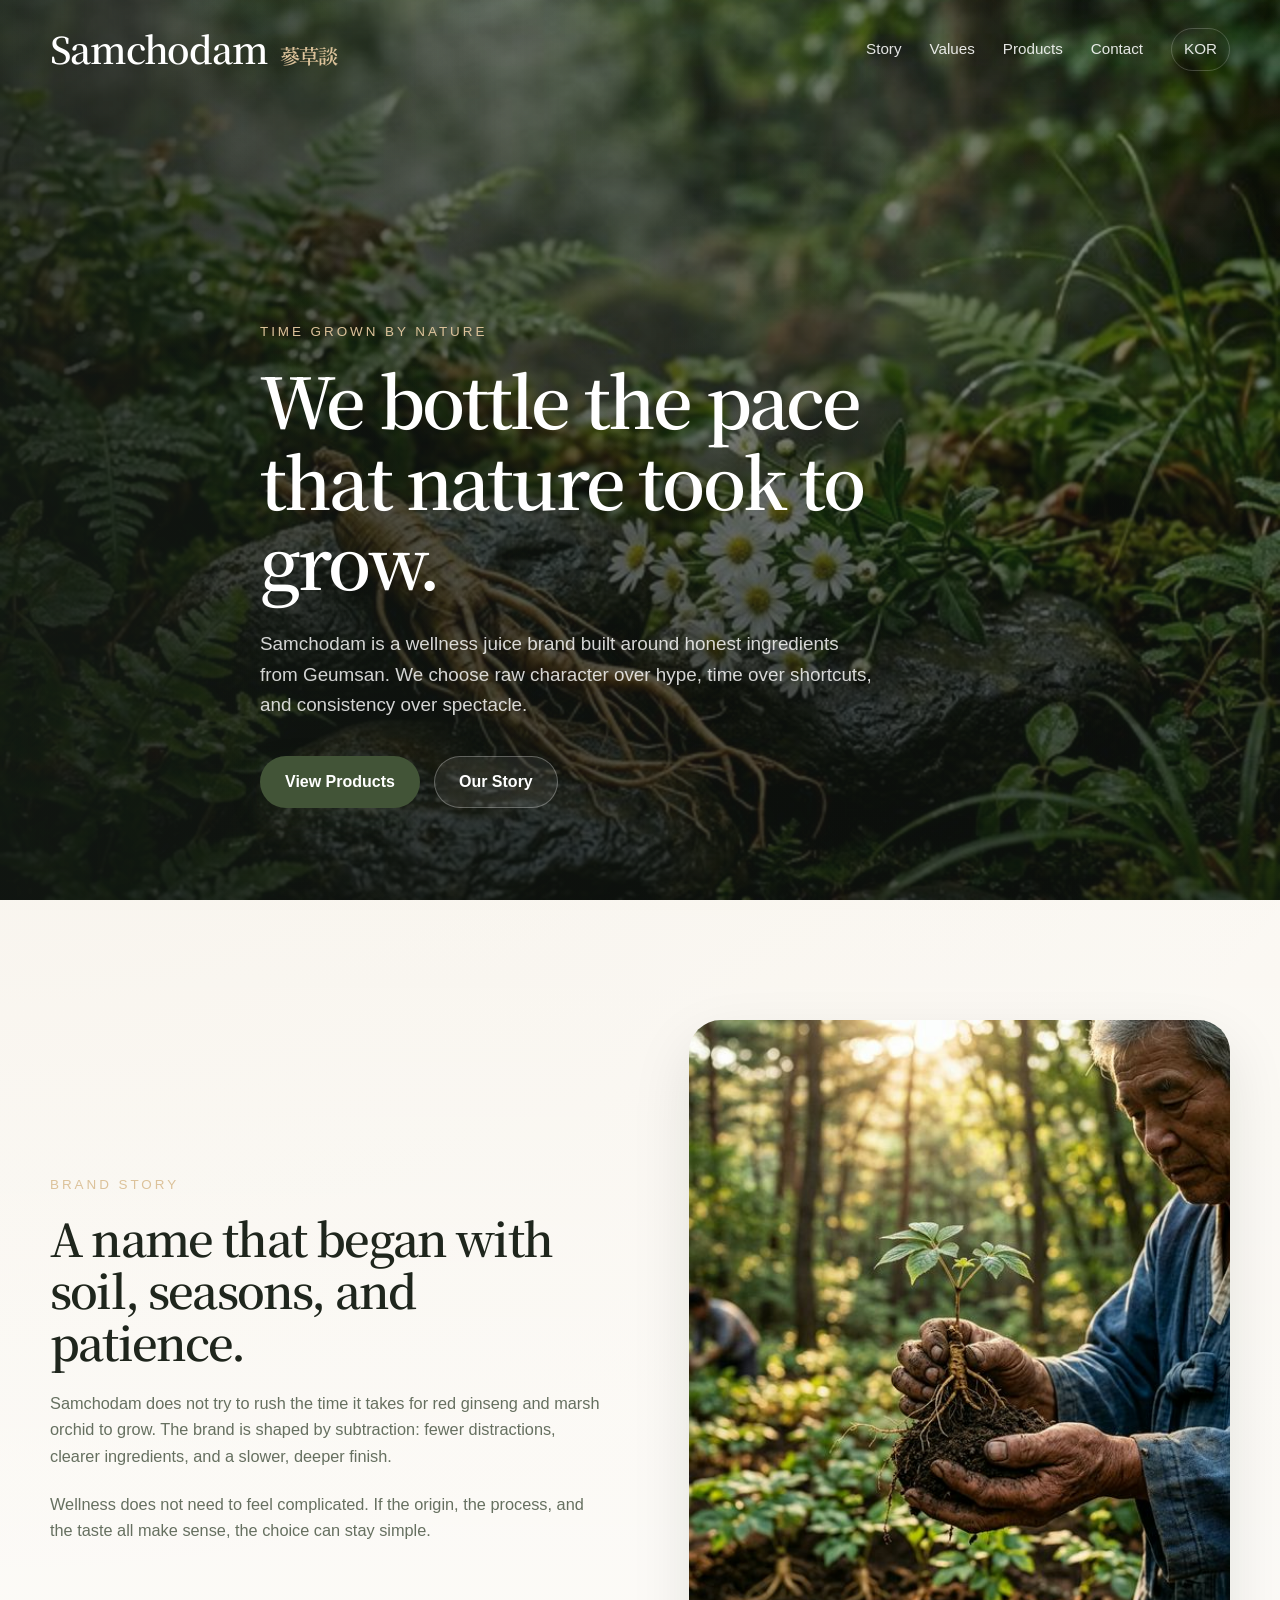
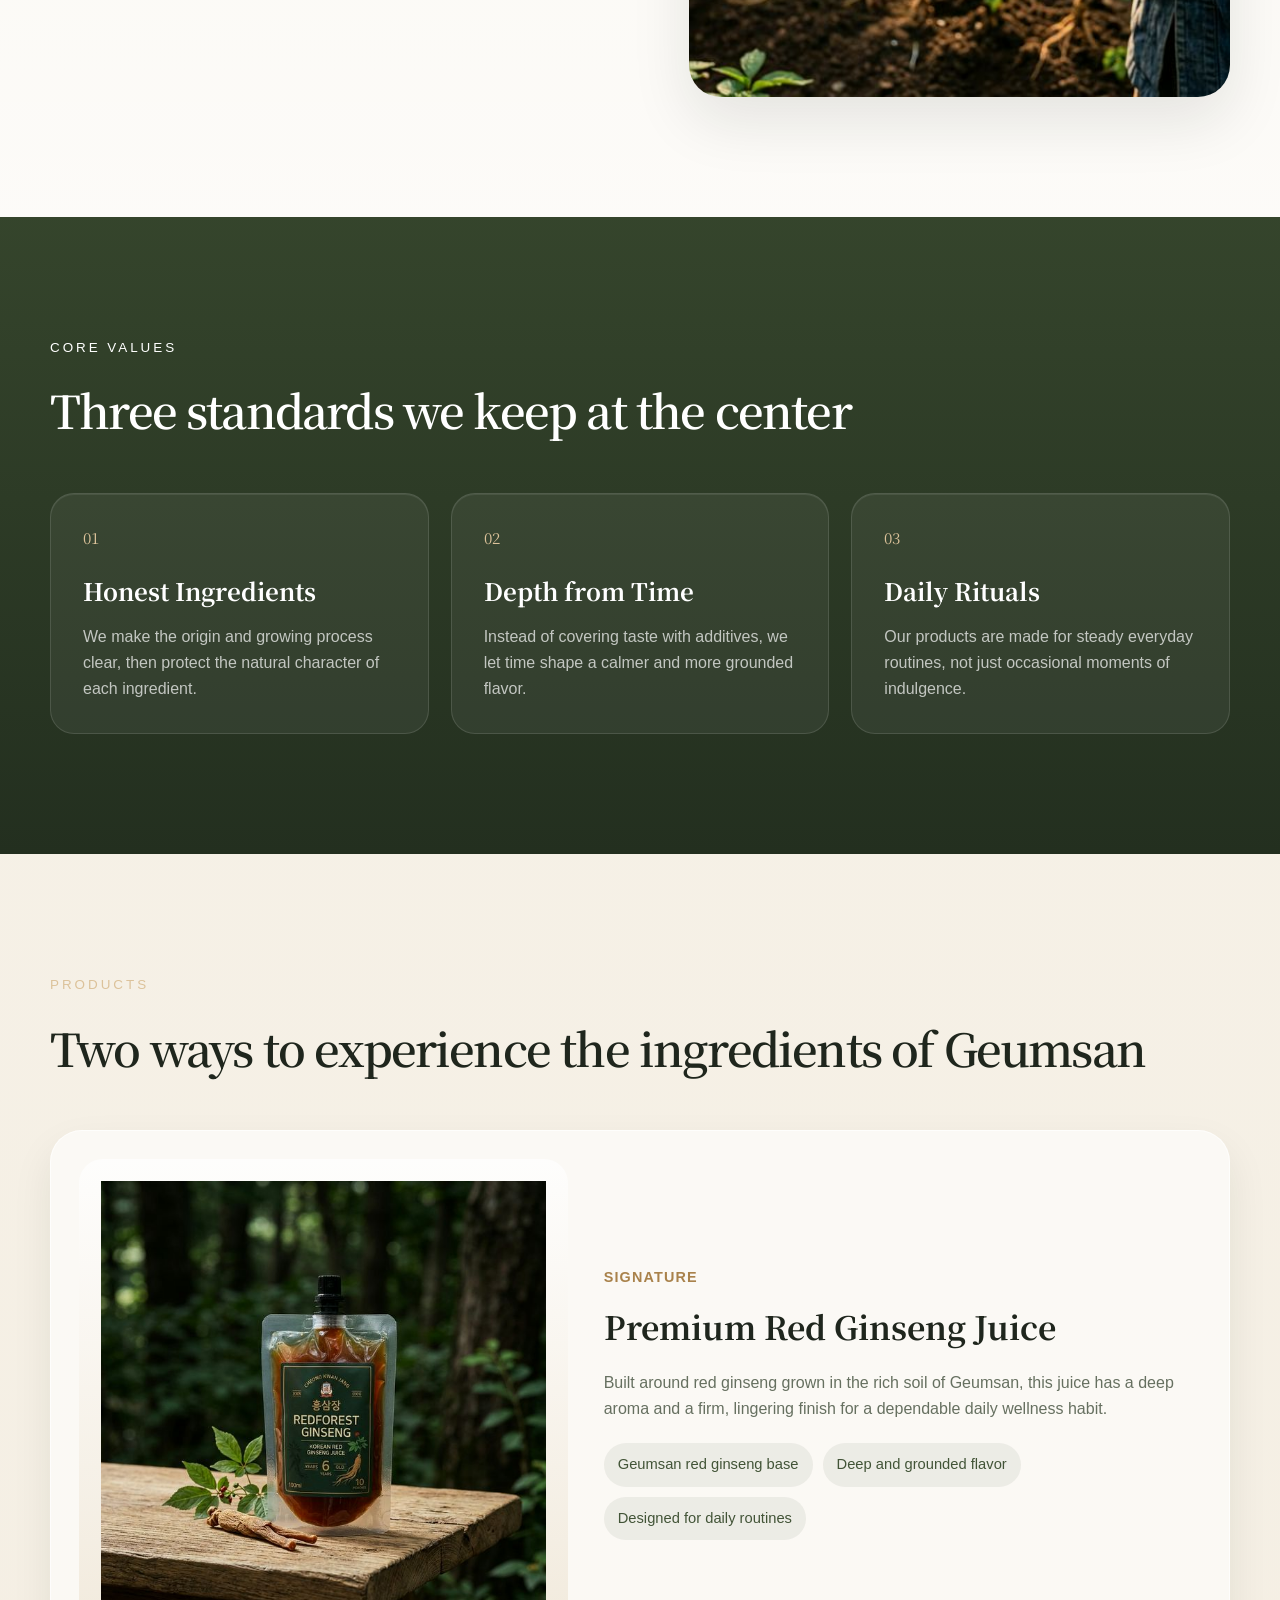
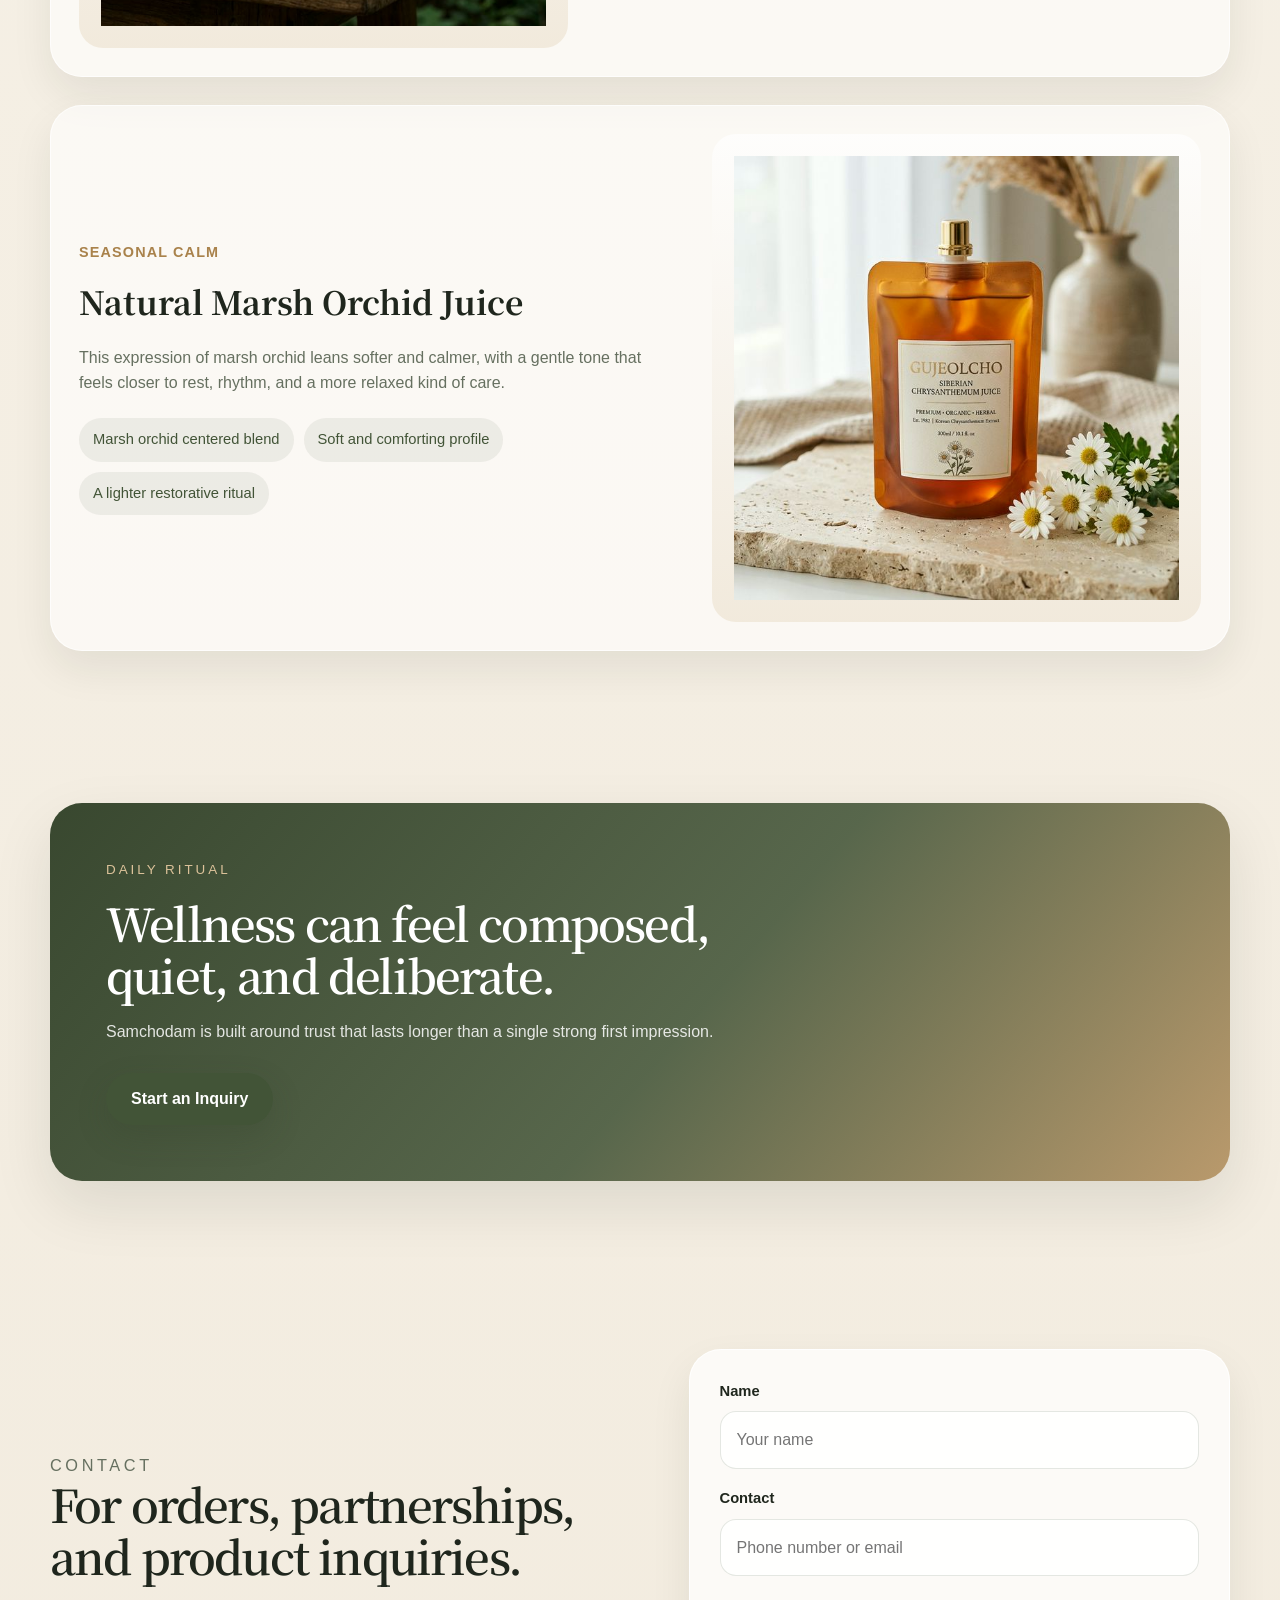
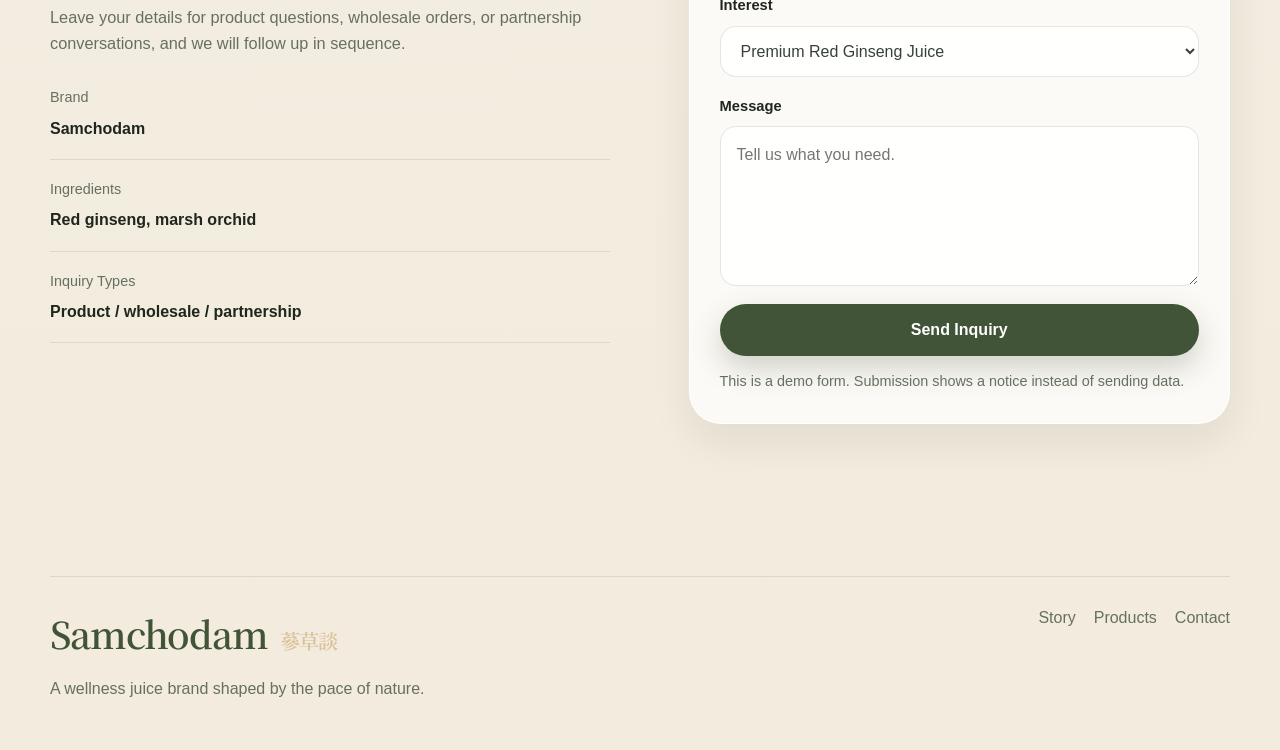
==== index_en.html @ ab0f8fc2 "Rebuild site as static bilingual landing page" ====
<!doctype html>
<html lang="en">
<head>
  <meta charset="UTF-8">
  <meta name="viewport" content="width=device-width, initial-scale=1.0">
  <title>Samchodam | Time Grown by Nature</title>
  <meta name="description" content="Samchodam is a wellness juice brand shaped by the soil and seasons of Geumsan.">
  <link rel="preconnect" href="https://fonts.googleapis.com">
  <link rel="preconnect" href="https://fonts.gstatic.com" crossorigin>
  <link href="https://fonts.googleapis.com/css2?family=Noto+Serif+KR:wght@400;500;600;700&family=Pretendard:wght@400;500;600;700&display=swap" rel="stylesheet">
  <link rel="stylesheet" href="style.css">
</head>
<body>
  <header class="site-header" id="top">
    <div class="container site-header__inner">
      <a class="brand-mark" href="#top">Samchodam <span>蔘草談</span></a>
      <button class="menu-toggle" type="button" aria-expanded="false" aria-controls="primary-nav">
        <span class="sr-only">Open navigation</span>
        <span></span>
        <span></span>
        <span></span>
      </button>
      <nav class="site-nav" id="primary-nav">
        <a href="#story">Story</a>
        <a href="#values">Values</a>
        <a href="#products">Products</a>
        <a href="#contact">Contact</a>
        <a class="site-nav__lang" href="index.html" hreflang="ko">KOR</a>
      </nav>
    </div>
  </header>

  <main>
    <section class="hero">
      <div class="hero__media" aria-hidden="true"></div>
      <div class="hero__shade" aria-hidden="true"></div>
      <div class="container hero__content fade-up">
        <p class="eyebrow">Time Grown by Nature</p>
        <h1>We bottle the pace<br>that nature took to grow.</h1>
        <p class="hero__body">
          Samchodam is a wellness juice brand built around honest ingredients from Geumsan.
          We choose raw character over hype, time over shortcuts, and consistency over spectacle.
        </p>
        <div class="hero__actions">
          <a class="btn btn--primary" href="#products">View Products</a>
          <a class="btn btn--ghost" href="#story">Our Story</a>
        </div>
      </div>
    </section>

    <section class="section section--story" id="story">
      <div class="container story-grid">
        <div class="story-grid__copy fade-up">
          <p class="eyebrow">Brand Story</p>
          <h2>A name that began with soil, seasons, and patience.</h2>
          <p>
            Samchodam does not try to rush the time it takes for red ginseng and marsh orchid to grow.
            The brand is shaped by subtraction: fewer distractions, clearer ingredients, and a slower, deeper finish.
          </p>
          <p>
            Wellness does not need to feel complicated. If the origin, the process, and the taste all make sense,
            the choice can stay simple.
          </p>
        </div>
        <figure class="story-grid__visual fade-in">
          <img src="assets/images/brand-story.png" alt="Samchodam brand story visual">
        </figure>
      </div>
    </section>

    <section class="section section--values" id="values">
      <div class="container">
        <div class="section-heading fade-up">
          <p class="eyebrow">Core Values</p>
          <h2>Three standards we keep at the center</h2>
        </div>
        <div class="value-list">
          <article class="value-card fade-up">
            <span class="value-card__index">01</span>
            <h3>Honest Ingredients</h3>
            <p>We make the origin and growing process clear, then protect the natural character of each ingredient.</p>
          </article>
          <article class="value-card fade-up">
            <span class="value-card__index">02</span>
            <h3>Depth from Time</h3>
            <p>Instead of covering taste with additives, we let time shape a calmer and more grounded flavor.</p>
          </article>
          <article class="value-card fade-up">
            <span class="value-card__index">03</span>
            <h3>Daily Rituals</h3>
            <p>Our products are made for steady everyday routines, not just occasional moments of indulgence.</p>
          </article>
        </div>
      </div>
    </section>

    <section class="section section--products" id="products">
      <div class="container">
        <div class="section-heading fade-up">
          <p class="eyebrow">Products</p>
          <h2>Two ways to experience the ingredients of Geumsan</h2>
        </div>
        <div class="product-list">
          <article class="product-card fade-up">
            <div class="product-card__image">
              <img src="assets/product_red_ginseng.png" alt="Premium Red Ginseng Juice">
            </div>
            <div class="product-card__body">
              <p class="product-card__tag">Signature</p>
              <h3>Premium Red Ginseng Juice</h3>
              <p>
                Built around red ginseng grown in the rich soil of Geumsan, this juice has a deep aroma
                and a firm, lingering finish for a dependable daily wellness habit.
              </p>
              <ul class="meta-list">
                <li>Geumsan red ginseng base</li>
                <li>Deep and grounded flavor</li>
                <li>Designed for daily routines</li>
              </ul>
            </div>
          </article>
          <article class="product-card product-card--reverse fade-up">
            <div class="product-card__image">
              <img src="assets/product_gujeolcho.png" alt="Natural Marsh Orchid Juice">
            </div>
            <div class="product-card__body">
              <p class="product-card__tag">Seasonal Calm</p>
              <h3>Natural Marsh Orchid Juice</h3>
              <p>
                This expression of marsh orchid leans softer and calmer, with a gentle tone that feels
                closer to rest, rhythm, and a more relaxed kind of care.
              </p>
              <ul class="meta-list">
                <li>Marsh orchid centered blend</li>
                <li>Soft and comforting profile</li>
                <li>A lighter restorative ritual</li>
              </ul>
            </div>
          </article>
        </div>
      </div>
    </section>

    <section class="section section--cta">
      <div class="container cta-panel fade-up">
        <p class="eyebrow">Daily Ritual</p>
        <h2>Wellness can feel composed,<br>quiet, and deliberate.</h2>
        <p>Samchodam is built around trust that lasts longer than a single strong first impression.</p>
        <a class="btn btn--primary" href="#contact">Start an Inquiry</a>
      </div>
    </section>

    <section class="section section--contact" id="contact">
      <div class="container contact-grid">
        <div class="contact-copy fade-up">
          <p class="eyebrow">Contact</p>
          <h2>For orders, partnerships, and product inquiries.</h2>
          <p>
            Leave your details for product questions, wholesale orders, or partnership conversations,
            and we will follow up in sequence.
          </p>
          <dl class="contact-facts">
            <div>
              <dt>Brand</dt>
              <dd>Samchodam</dd>
            </div>
            <div>
              <dt>Ingredients</dt>
              <dd>Red ginseng, marsh orchid</dd>
            </div>
            <div>
              <dt>Inquiry Types</dt>
              <dd>Product / wholesale / partnership</dd>
            </div>
          </dl>
        </div>
        <form class="contact-form fade-up">
          <label>
            <span>Name</span>
            <input type="text" name="name" placeholder="Your name">
          </label>
          <label>
            <span>Contact</span>
            <input type="text" name="contact" placeholder="Phone number or email">
          </label>
          <label>
            <span>Interest</span>
            <select name="product">
              <option>Premium Red Ginseng Juice</option>
              <option>Natural Marsh Orchid Juice</option>
              <option>Both products</option>
              <option>Other inquiry</option>
            </select>
          </label>
          <label>
            <span>Message</span>
            <textarea name="message" rows="5" placeholder="Tell us what you need."></textarea>
          </label>
          <button class="btn btn--primary" type="submit">Send Inquiry</button>
          <p class="form-note">This is a demo form. Submission shows a notice instead of sending data.</p>
        </form>
      </div>
    </section>
  </main>

  <footer class="site-footer">
    <div class="container site-footer__inner">
      <div>
        <a class="brand-mark brand-mark--footer" href="#top">Samchodam <span>蔘草談</span></a>
        <p class="site-footer__copy">A wellness juice brand shaped by the pace of nature.</p>
      </div>
      <div class="site-footer__links">
        <a href="#story">Story</a>
        <a href="#products">Products</a>
        <a href="#contact">Contact</a>
      </div>
    </div>
  </footer>

  <script defer src="script.js"></script>
</body>
</html>
---- style.css ----
:root {
    --color-ink: #1f261d;
    --color-text: #384136;
    --color-muted: #667060;
    --color-line: rgba(50, 67, 52, 0.12);
    --color-paper: #f6f1e7;
    --color-paper-strong: #efe6d6;
    --color-surface: rgba(255, 255, 255, 0.78);
    --color-brand: #425437;
    --color-brand-strong: #314128;
    --color-accent: #a9824b;
    --color-accent-soft: #dcc29a;
    --shadow-soft: 0 18px 40px rgba(28, 37, 29, 0.08);
    --shadow-card: 0 24px 60px rgba(23, 30, 24, 0.1);
    --radius-xl: 32px;
    --radius-lg: 24px;
    --radius-md: 18px;
    --container: 1180px;
}

*,
*::before,
*::after {
    box-sizing: border-box;
}

html {
    scroll-behavior: smooth;
}

body {
    margin: 0;
    font-family: "Pretendard", sans-serif;
    color: var(--color-text);
    background:
        radial-gradient(circle at top left, rgba(169, 130, 75, 0.12), transparent 28%),
        linear-gradient(180deg, #f8f3e9 0%, #f6f1e7 38%, #f2ebde 100%);
    line-height: 1.6;
}

img {
    display: block;
    width: 100%;
}

a {
    color: inherit;
    text-decoration: none;
}

button,
input,
select,
textarea {
    font: inherit;
}

.sr-only {
    position: absolute;
    width: 1px;
    height: 1px;
    padding: 0;
    margin: -1px;
    overflow: hidden;
    clip: rect(0, 0, 0, 0);
    white-space: nowrap;
    border: 0;
}

.container {
    width: min(calc(100% - 40px), var(--container));
    margin: 0 auto;
}

.site-header {
    position: fixed;
    inset: 0 0 auto;
    z-index: 20;
    padding: 20px 0;
    transition: background-color 0.3s ease, box-shadow 0.3s ease, padding 0.3s ease;
}

.site-header.is-scrolled {
    background: rgba(246, 241, 231, 0.82);
    backdrop-filter: blur(18px);
    box-shadow: 0 10px 30px rgba(26, 36, 29, 0.07);
    padding: 14px 0;
}

.site-header__inner {
    display: flex;
    align-items: center;
    justify-content: space-between;
    gap: 24px;
}

.brand-mark {
    font-family: "Noto Serif KR", serif;
    font-size: clamp(1.5rem, 1rem + 1.8vw, 2.3rem);
    font-weight: 600;
    color: #fff;
    letter-spacing: -0.03em;
    position: relative;
    z-index: 1;
}

.brand-mark span {
    color: var(--color-accent-soft);
    font-size: 0.55em;
    margin-left: 0.2em;
}

.site-header.is-scrolled .brand-mark,
.brand-mark--footer {
    color: var(--color-brand);
}

.site-nav {
    display: flex;
    align-items: center;
    gap: 28px;
    color: rgba(255, 255, 255, 0.88);
    font-size: 0.95rem;
}

.site-nav a {
    position: relative;
    transition: color 0.2s ease;
}

.site-nav a::after {
    content: "";
    position: absolute;
    left: 0;
    bottom: -6px;
    width: 100%;
    height: 1px;
    background: currentColor;
    transform: scaleX(0);
    transform-origin: left;
    transition: transform 0.25s ease;
}

.site-nav a:hover::after,
.site-nav a:focus-visible::after {
    transform: scaleX(1);
}

.site-header.is-scrolled .site-nav {
    color: var(--color-text);
}

.site-nav__lang {
    display: inline-flex;
    align-items: center;
    justify-content: center;
    min-width: 54px;
    padding: 8px 12px;
    border: 1px solid rgba(255, 255, 255, 0.2);
    border-radius: 999px;
}

.site-header.is-scrolled .site-nav__lang {
    border-color: var(--color-line);
}

.menu-toggle {
    display: none;
    width: 48px;
    height: 48px;
    padding: 0;
    border: 0;
    background: rgba(255, 255, 255, 0.16);
    border-radius: 16px;
    cursor: pointer;
}

.menu-toggle span:not(.sr-only) {
    display: block;
    width: 22px;
    height: 2px;
    margin: 4px auto;
    background: #fff;
    transition: transform 0.2s ease, opacity 0.2s ease;
}

.site-header.is-scrolled .menu-toggle {
    background: rgba(66, 84, 55, 0.08);
}

.site-header.is-scrolled .menu-toggle span:not(.sr-only) {
    background: var(--color-brand);
}

.hero {
    position: relative;
    min-height: 100svh;
    display: grid;
    align-items: end;
    overflow: clip;
}

.hero__media,
.hero__shade {
    position: absolute;
    inset: 0;
}

.hero__media {
    background: url("assets/images/hero.png") center/cover no-repeat;
    transform: scale(1.06);
    animation: heroDrift 18s ease-out forwards;
}

.hero__shade {
    background:
        linear-gradient(180deg, rgba(16, 20, 16, 0.18) 0%, rgba(16, 20, 16, 0.48) 46%, rgba(16, 20, 16, 0.68) 100%),
        linear-gradient(90deg, rgba(23, 31, 24, 0.75) 0%, rgba(23, 31, 24, 0.2) 58%, rgba(23, 31, 24, 0.12) 100%);
}

.hero__content {
    position: relative;
    z-index: 1;
    padding: 180px 0 92px;
    max-width: 760px;
    color: #fff;
}

.eyebrow {
    margin: 0 0 16px;
    font-size: 0.84rem;
    letter-spacing: 0.22em;
    text-transform: uppercase;
    color: var(--color-accent-soft);
}

.hero h1,
.section-heading h2,
.story-grid__copy h2,
.cta-panel h2,
.contact-copy h2 {
    margin: 0;
    font-family: "Noto Serif KR", serif;
    font-weight: 600;
    line-height: 1.15;
    letter-spacing: -0.04em;
    color: var(--color-ink);
}

.hero h1 {
    color: #fff;
    font-size: clamp(2.8rem, 2rem + 3vw, 5.4rem);
}

.hero__body {
    max-width: 620px;
    margin: 28px 0 0;
    font-size: clamp(1rem, 0.9rem + 0.45vw, 1.18rem);
    color: rgba(255, 255, 255, 0.82);
}

.hero__actions {
    display: flex;
    flex-wrap: wrap;
    gap: 14px;
    margin-top: 36px;
}

.btn {
    display: inline-flex;
    align-items: center;
    justify-content: center;
    min-height: 52px;
    padding: 0 24px;
    border-radius: 999px;
    border: 1px solid transparent;
    font-weight: 600;
    transition: transform 0.2s ease, background-color 0.2s ease, border-color 0.2s ease, color 0.2s ease;
}

.btn:hover,
.btn:focus-visible {
    transform: translateY(-2px);
}

.btn--primary {
    background: var(--color-brand);
    color: #fff;
    box-shadow: 0 12px 30px rgba(49, 65, 40, 0.22);
}

.btn--primary:hover,
.btn--primary:focus-visible {
    background: var(--color-brand-strong);
}

.btn--ghost {
    color: #fff;
    border-color: rgba(255, 255, 255, 0.28);
    background: rgba(255, 255, 255, 0.08);
}

.section {
    padding: 120px 0;
}

.section-heading {
    display: grid;
    gap: 10px;
    margin-bottom: 56px;
}

.section-heading h2,
.story-grid__copy h2,
.cta-panel h2,
.contact-copy h2 {
    font-size: clamp(2rem, 1.4rem + 1.8vw, 3.4rem);
}

.section--story {
    background: linear-gradient(180deg, rgba(255, 255, 255, 0.48) 0%, rgba(255, 255, 255, 0.7) 100%);
}

.story-grid,
.contact-grid {
    display: grid;
    grid-template-columns: 1.05fr 0.95fr;
    gap: 40px;
    align-items: center;
}

.story-grid__copy,
.contact-copy {
    max-width: 560px;
}

.story-grid__copy p:not(.eyebrow),
.contact-copy p {
    margin: 22px 0 0;
    color: var(--color-muted);
    font-size: 1.02rem;
}

.story-grid__visual {
    margin: 0;
    border-radius: var(--radius-xl);
    overflow: hidden;
    box-shadow: var(--shadow-card);
    aspect-ratio: 4 / 5;
}

.story-grid__visual img {
    height: 100%;
    object-fit: cover;
}

.section--values {
    background:
        linear-gradient(180deg, rgba(49, 65, 40, 0.98) 0%, rgba(35, 47, 31, 1) 100%);
}

.section--values .eyebrow,
.section--values .section-heading h2 {
    color: #fff;
}

.value-list {
    display: grid;
    grid-template-columns: repeat(3, minmax(0, 1fr));
    gap: 22px;
}

.value-card {
    padding: 32px;
    border-radius: var(--radius-lg);
    background: rgba(255, 255, 255, 0.06);
    border: 1px solid rgba(255, 255, 255, 0.12);
    box-shadow: inset 0 1px 0 rgba(255, 255, 255, 0.08);
}

.value-card__index {
    display: inline-flex;
    margin-bottom: 22px;
    font-family: "Noto Serif KR", serif;
    font-size: 0.95rem;
    color: var(--color-accent-soft);
}

.value-card h3 {
    margin: 0 0 14px;
    color: #fff;
    font-family: "Noto Serif KR", serif;
    font-size: 1.5rem;
}

.value-card p {
    margin: 0;
    color: rgba(255, 255, 255, 0.7);
}

.product-list {
    display: grid;
    gap: 28px;
}

.product-card {
    display: grid;
    grid-template-columns: 0.9fr 1.1fr;
    gap: 36px;
    align-items: center;
    padding: 28px;
    border-radius: var(--radius-xl);
    background: rgba(255, 255, 255, 0.6);
    border: 1px solid rgba(255, 255, 255, 0.7);
    box-shadow: var(--shadow-soft);
}

.product-card--reverse {
    grid-template-columns: 1.1fr 0.9fr;
}

.product-card--reverse .product-card__image {
    order: 2;
}

.product-card__image {
    padding: 22px;
    border-radius: calc(var(--radius-xl) - 8px);
    background: linear-gradient(180deg, rgba(255, 255, 255, 0.7) 0%, rgba(239, 230, 214, 0.8) 100%);
}

.product-card__image img {
    object-fit: contain;
    aspect-ratio: 1 / 1;
}

.product-card__tag {
    margin: 0 0 12px;
    color: var(--color-accent);
    font-size: 0.9rem;
    font-weight: 700;
    letter-spacing: 0.08em;
    text-transform: uppercase;
}

.product-card__body h3 {
    margin: 0;
    font-family: "Noto Serif KR", serif;
    font-size: 2rem;
    color: var(--color-ink);
}

.product-card__body p:not(.product-card__tag) {
    margin: 18px 0 0;
    color: var(--color-muted);
}

.meta-list {
    display: flex;
    flex-wrap: wrap;
    gap: 10px;
    padding: 0;
    margin: 22px 0 0;
    list-style: none;
}

.meta-list li {
    padding: 10px 14px;
    border-radius: 999px;
    background: rgba(66, 84, 55, 0.08);
    color: var(--color-brand);
    font-size: 0.92rem;
    font-weight: 500;
}

.section--cta {
    padding-top: 32px;
}

.cta-panel {
    padding: 56px;
    border-radius: var(--radius-xl);
    background:
        linear-gradient(130deg, rgba(49, 65, 40, 0.96) 0%, rgba(66, 84, 55, 0.88) 55%, rgba(169, 130, 75, 0.78) 100%);
    color: rgba(255, 255, 255, 0.85);
    box-shadow: var(--shadow-card);
}

.cta-panel h2 {
    color: #fff;
}

.cta-panel p:not(.eyebrow) {
    max-width: 620px;
    margin: 18px 0 28px;
}

.section--contact {
    padding-top: 48px;
}

.contact-facts {
    display: grid;
    gap: 18px;
    margin: 30px 0 0;
}

.contact-facts div {
    padding-bottom: 18px;
    border-bottom: 1px solid var(--color-line);
}

.contact-facts dt {
    margin-bottom: 6px;
    color: var(--color-muted);
    font-size: 0.9rem;
}

.contact-facts dd {
    margin: 0;
    color: var(--color-ink);
    font-weight: 600;
}

.contact-form {
    display: grid;
    gap: 18px;
    padding: 30px;
    border-radius: var(--radius-xl);
    background: rgba(255, 255, 255, 0.72);
    border: 1px solid rgba(255, 255, 255, 0.9);
    box-shadow: var(--shadow-soft);
}

.contact-form label {
    display: grid;
    gap: 8px;
}

.contact-form span {
    color: var(--color-ink);
    font-size: 0.92rem;
    font-weight: 600;
}

.contact-form input,
.contact-form select,
.contact-form textarea {
    width: 100%;
    border: 1px solid rgba(66, 84, 55, 0.14);
    border-radius: 16px;
    background: rgba(255, 255, 255, 0.88);
    padding: 15px 16px;
    color: var(--color-text);
    outline: none;
    transition: border-color 0.2s ease, box-shadow 0.2s ease;
}

.contact-form input:focus,
.contact-form select:focus,
.contact-form textarea:focus {
    border-color: rgba(66, 84, 55, 0.48);
    box-shadow: 0 0 0 4px rgba(66, 84, 55, 0.08);
}

.form-note {
    margin: -4px 0 0;
    color: var(--color-muted);
    font-size: 0.9rem;
}

.site-footer {
    padding: 32px 0 48px;
}

.site-footer__inner {
    display: flex;
    justify-content: space-between;
    gap: 24px;
    padding-top: 28px;
    border-top: 1px solid var(--color-line);
}

.site-footer__copy {
    margin: 12px 0 0;
    color: var(--color-muted);
}

.site-footer__links {
    display: flex;
    flex-wrap: wrap;
    justify-content: flex-end;
    gap: 18px;
    color: var(--color-muted);
}

.fade-up,
.fade-in {
    opacity: 0;
    transform: translateY(28px);
    transition: opacity 0.8s ease, transform 0.8s ease;
}

.fade-in {
    transform: scale(0.97);
}

.in-view {
    opacity: 1;
    transform: none;
}

body.menu-open {
    overflow: hidden;
}

@keyframes heroDrift {
    from {
        transform: scale(1.08);
    }
    to {
        transform: scale(1);
    }
}

@media (max-width: 960px) {
    .menu-toggle {
        display: inline-block;
        position: relative;
        z-index: 2;
    }

    .site-nav {
        position: fixed;
        inset: 88px 20px auto;
        display: grid;
        gap: 14px;
        padding: 20px;
        border-radius: 24px;
        background: rgba(246, 241, 231, 0.96);
        color: var(--color-text);
        box-shadow: var(--shadow-card);
        opacity: 0;
        pointer-events: none;
        transform: translateY(-10px);
        transition: opacity 0.2s ease, transform 0.2s ease;
    }

    .site-nav.is-open {
        opacity: 1;
        pointer-events: auto;
        transform: translateY(0);
    }

    .site-nav__lang {
        justify-self: start;
        border-color: var(--color-line);
    }

    .story-grid,
    .contact-grid,
    .product-card,
    .product-card--reverse,
    .value-list {
        grid-template-columns: 1fr;
    }

    .product-card--reverse .product-card__image {
        order: 0;
    }

    .cta-panel,
    .contact-form,
    .product-card,
    .value-card {
        padding: 24px;
    }
}

@media (max-width: 640px) {
    .container {
        width: min(calc(100% - 28px), var(--container));
    }

    .site-header {
        padding: 16px 0;
    }

    .hero__content {
        padding: 152px 0 72px;
    }

    .hero__actions,
    .site-footer__inner,
    .site-footer__links {
        flex-direction: column;
        align-items: flex-start;
    }

    .section {
        padding: 96px 0;
    }
}
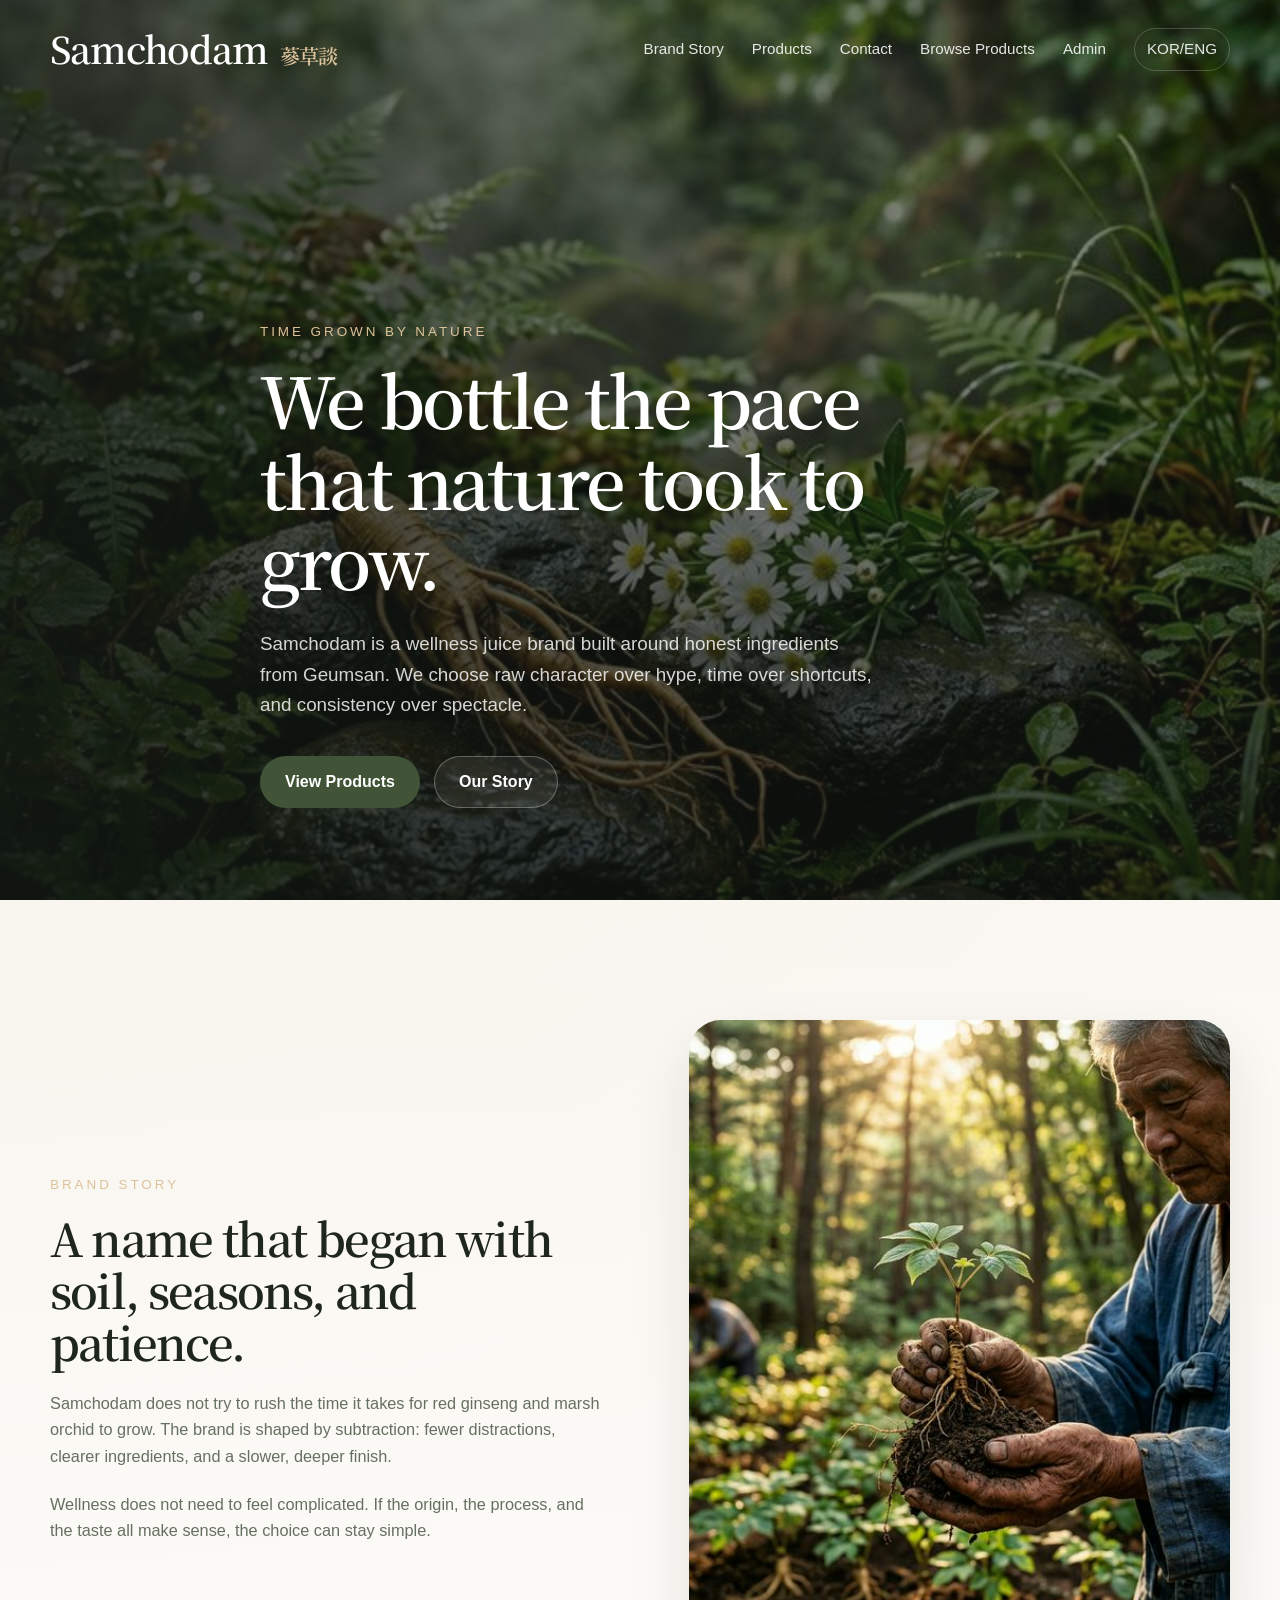
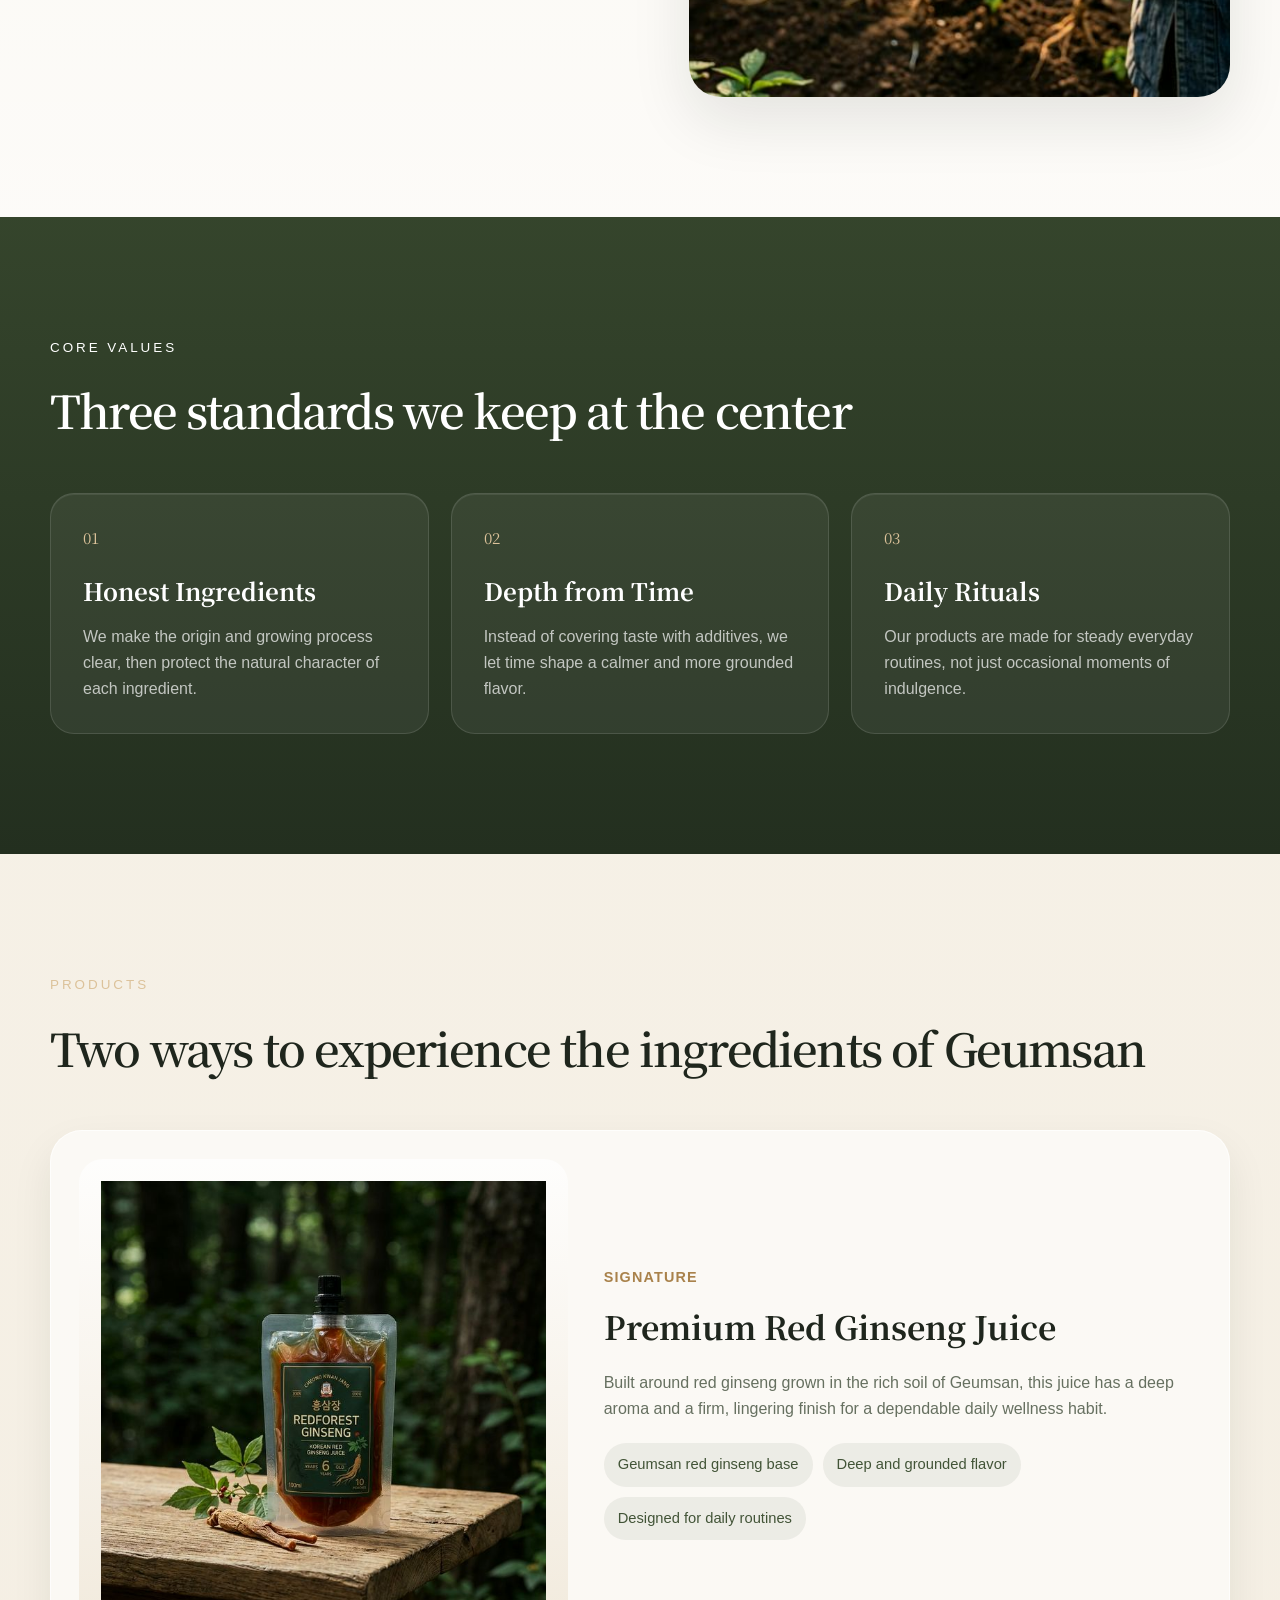
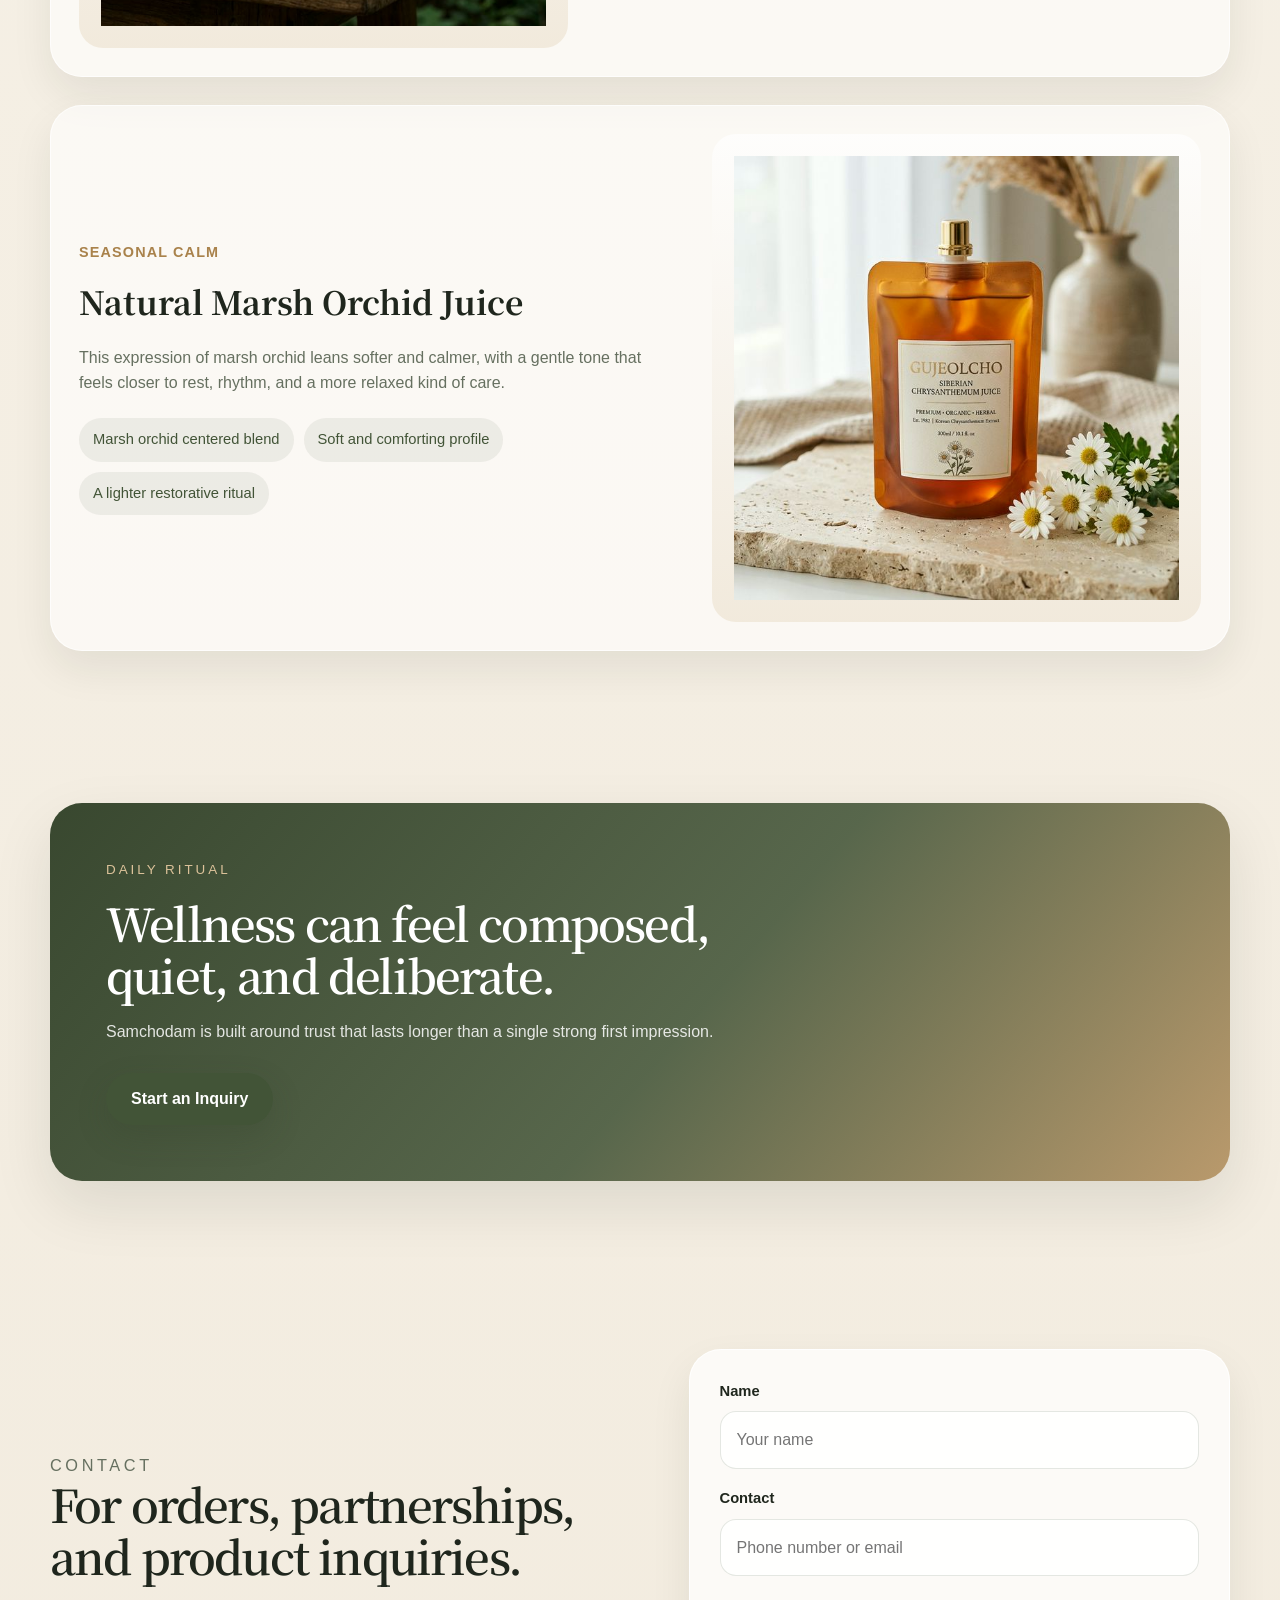
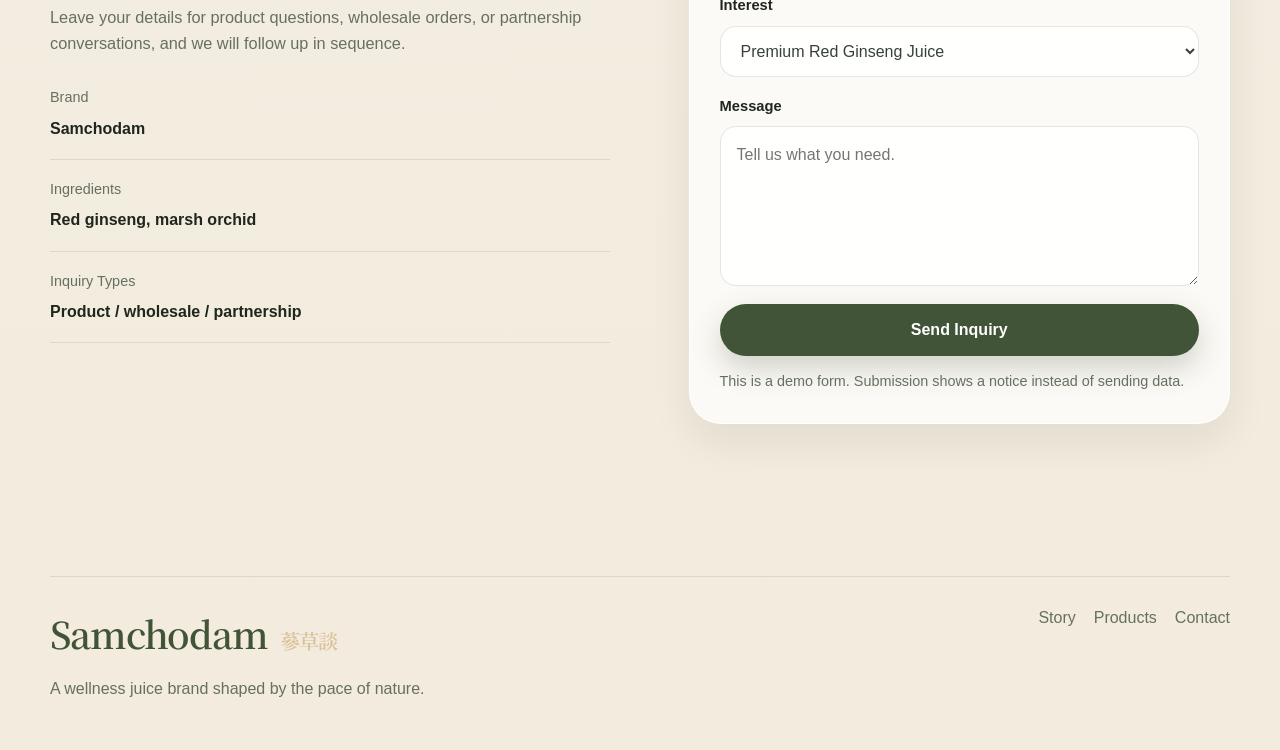
==== commit b8d65660: "Update top navigation structure" ====
--- a/index_en.html
+++ b/index_en.html
@@ -21,11 +21,29 @@
         <span></span>
       </button>
       <nav class="site-nav" id="primary-nav">
-        <a href="#story">Story</a>
-        <a href="#values">Values</a>
-        <a href="#products">Products</a>
-        <a href="#contact">Contact</a>
-        <a class="site-nav__lang" href="index.html" hreflang="ko">KOR</a>
+        <div class="site-nav__group">
+          <a href="#story" class="site-nav__parent">Brand Story</a>
+          <div class="site-nav__submenu">
+            <a href="#story">Story</a>
+            <a href="#values">Values</a>
+          </div>
+        </div>
+        <div class="site-nav__group">
+          <a href="#products" class="site-nav__parent">Products</a>
+          <div class="site-nav__submenu">
+            <a href="#products">Red Ginseng Juice</a>
+            <a href="#products">Gujeolcho Juice</a>
+          </div>
+        </div>
+        <div class="site-nav__group">
+          <a href="#contact" class="site-nav__parent">Contact</a>
+          <div class="site-nav__submenu">
+            <a href="#contact">Customer Center</a>
+          </div>
+        </div>
+        <a href="#products">Browse Products</a>
+        <button class="site-nav__admin" type="button" data-admin-open>Admin</button>
+        <a class="site-nav__lang" href="index.html" hreflang="ko">KOR/ENG</a>
       </nav>
     </div>
   </header>
--- a/style.css
+++ b/style.css
@@ -701,3 +701,459 @@
         padding: 96px 0;
     }
 }
+
+.site-nav__admin,
+.footer-admin-link {
+    border: 0;
+    background: transparent;
+    color: inherit;
+    cursor: pointer;
+    padding: 0;
+}
+
+.site-nav__admin {
+    font-size: 0.95rem;
+}
+
+.contact-grid--wide {
+    grid-template-columns: 0.92fr 1.08fr;
+}
+
+.contact-copy code,
+.admin-login__hint code {
+    padding: 2px 8px;
+    border-radius: 999px;
+    background: rgba(66, 84, 55, 0.08);
+    color: var(--color-brand);
+    font-size: 0.92em;
+}
+
+.contact-copy__admin {
+    margin-top: 24px;
+}
+
+.btn--secondary,
+.btn--ghost-dark {
+    background: transparent;
+    color: var(--color-brand);
+    border-color: rgba(66, 84, 55, 0.18);
+}
+
+.btn--secondary:hover,
+.btn--ghost-dark:hover,
+.btn--secondary:focus-visible,
+.btn--ghost-dark:focus-visible {
+    background: rgba(66, 84, 55, 0.08);
+}
+
+.form-grid {
+    display: grid;
+    grid-template-columns: repeat(2, minmax(0, 1fr));
+    gap: 18px;
+}
+
+.form-feedback {
+    min-height: 24px;
+    margin: 0;
+    color: var(--color-brand);
+    font-weight: 600;
+}
+
+.admin-modal {
+    position: fixed;
+    inset: 0;
+    z-index: 50;
+    display: grid;
+    place-items: center;
+    padding: 24px;
+    opacity: 0;
+    pointer-events: none;
+    transition: opacity 0.2s ease;
+}
+
+.admin-modal.is-open {
+    opacity: 1;
+    pointer-events: auto;
+}
+
+.admin-modal__backdrop {
+    position: absolute;
+    inset: 0;
+    background: rgba(19, 25, 20, 0.58);
+    backdrop-filter: blur(8px);
+}
+
+.admin-modal__panel {
+    position: relative;
+    z-index: 1;
+    width: min(100%, 980px);
+    max-height: min(88vh, 920px);
+    overflow: auto;
+    border-radius: 28px;
+    background: linear-gradient(180deg, rgba(248, 243, 233, 0.98) 0%, rgba(244, 238, 227, 0.98) 100%);
+    box-shadow: var(--shadow-card);
+    padding: 28px;
+}
+
+.admin-modal__close {
+    position: absolute;
+    top: 16px;
+    right: 16px;
+    width: 42px;
+    height: 42px;
+    border: 0;
+    border-radius: 50%;
+    background: rgba(66, 84, 55, 0.08);
+    color: var(--color-brand);
+    font-size: 1.5rem;
+    cursor: pointer;
+}
+
+.admin-login,
+.admin-dashboard {
+    display: grid;
+    gap: 18px;
+}
+
+.admin-login h2,
+.admin-dashboard h2 {
+    margin: 0;
+    font-family: "Noto Serif KR", serif;
+    font-size: clamp(1.9rem, 1.5rem + 1vw, 2.6rem);
+    color: var(--color-ink);
+}
+
+.admin-login__desc,
+.admin-login__hint,
+.admin-order-card__meta,
+.admin-empty span {
+    color: var(--color-muted);
+}
+
+.admin-login__form,
+.admin-order-card,
+.admin-stat-card,
+.admin-empty {
+    border-radius: 24px;
+    background: rgba(255, 255, 255, 0.78);
+    border: 1px solid rgba(66, 84, 55, 0.12);
+}
+
+.admin-login__form {
+    display: grid;
+    gap: 14px;
+    padding: 24px;
+}
+
+.admin-login__form label,
+.status-select {
+    display: grid;
+    gap: 8px;
+}
+
+.admin-login__form input,
+.status-select select {
+    width: 100%;
+    border: 1px solid rgba(66, 84, 55, 0.14);
+    border-radius: 14px;
+    background: rgba(255, 255, 255, 0.92);
+    padding: 14px 16px;
+    color: var(--color-text);
+}
+
+.admin-login__error {
+    min-height: 22px;
+    margin: 0;
+    color: #b34737;
+    font-size: 0.95rem;
+}
+
+.admin-dashboard__header {
+    display: flex;
+    align-items: center;
+    justify-content: space-between;
+    gap: 16px;
+}
+
+.admin-dashboard__actions {
+    display: flex;
+    flex-wrap: wrap;
+    gap: 10px;
+}
+
+.admin-stats {
+    display: grid;
+    grid-template-columns: repeat(4, minmax(0, 1fr));
+    gap: 14px;
+}
+
+.admin-stat-card {
+    display: grid;
+    gap: 8px;
+    padding: 20px;
+}
+
+.admin-stat-card span {
+    color: var(--color-muted);
+    font-size: 0.92rem;
+}
+
+.admin-stat-card strong {
+    color: var(--color-ink);
+    font-size: 2rem;
+    line-height: 1;
+}
+
+.admin-orders {
+    display: grid;
+    gap: 14px;
+}
+
+.admin-order-card {
+    padding: 22px;
+}
+
+.admin-order-card__head {
+    display: flex;
+    justify-content: space-between;
+    gap: 18px;
+    align-items: start;
+    margin-bottom: 18px;
+}
+
+.admin-order-card__title {
+    margin: 0 0 8px;
+    color: var(--color-ink);
+    font-size: 1.15rem;
+    font-weight: 700;
+}
+
+.admin-order-card__title span {
+    display: inline-block;
+    margin-left: 8px;
+    color: var(--color-muted);
+    font-size: 0.92rem;
+    font-weight: 500;
+}
+
+.admin-order-card__meta {
+    margin: 0;
+    font-size: 0.92rem;
+}
+
+.admin-order-grid {
+    display: grid;
+    grid-template-columns: repeat(3, minmax(0, 1fr));
+    gap: 14px;
+    margin: 0;
+}
+
+.admin-order-grid div {
+    padding: 16px;
+    border-radius: 18px;
+    background: rgba(66, 84, 55, 0.05);
+}
+
+.admin-order-grid dt {
+    margin-bottom: 6px;
+    color: var(--color-muted);
+    font-size: 0.88rem;
+}
+
+.admin-order-grid dd {
+    margin: 0;
+    color: var(--color-ink);
+    font-weight: 600;
+    white-space: pre-wrap;
+    word-break: break-word;
+}
+
+.admin-empty {
+    display: grid;
+    gap: 8px;
+    padding: 28px;
+    text-align: center;
+}
+
+.admin-empty p {
+    margin: 0;
+    color: var(--color-ink);
+    font-size: 1.1rem;
+    font-weight: 700;
+}
+
+.hidden {
+    display: none;
+}
+
+body.modal-open {
+    overflow: hidden;
+}
+
+@media (max-width: 960px) {
+    .contact-grid--wide,
+    .form-grid,
+    .admin-stats,
+    .admin-order-grid {
+        grid-template-columns: 1fr;
+    }
+
+    .admin-dashboard__header,
+    .admin-order-card__head {
+        flex-direction: column;
+        align-items: stretch;
+    }
+}
+
+.contact-stack {
+    display: grid;
+    gap: 18px;
+}
+
+.contact-form__title {
+    margin: 0;
+    color: var(--color-ink);
+    font-family: "Noto Serif KR", serif;
+    font-size: 1.5rem;
+    font-weight: 600;
+}
+
+.contact-form__lead {
+    margin: -6px 0 4px;
+    color: var(--color-muted);
+    font-size: 0.95rem;
+}
+
+.contact-form--shipping {
+    background: linear-gradient(180deg, rgba(255, 255, 255, 0.82) 0%, rgba(246, 241, 231, 0.96) 100%);
+}
+
+.contact-form--comments {
+    overflow: hidden;
+}
+
+#disqus_thread {
+    margin-top: 8px;
+}
+
+.site-nav__group {
+    position: relative;
+}
+
+.site-nav__parent {
+    display: inline-flex;
+    align-items: center;
+}
+
+.site-nav__submenu {
+    position: absolute;
+    top: calc(100% + 14px);
+    left: 50%;
+    min-width: 200px;
+    display: grid;
+    gap: 2px;
+    padding: 12px;
+    border-radius: 18px;
+    background: rgba(255, 255, 255, 0.96);
+    border: 1px solid rgba(66, 84, 55, 0.12);
+    box-shadow: var(--shadow-soft);
+    opacity: 0;
+    pointer-events: none;
+    transform: translate(-50%, 8px);
+    transition: opacity 0.2s ease, transform 0.2s ease;
+}
+
+.site-nav__submenu a {
+    padding: 10px 12px;
+    border-radius: 12px;
+    color: var(--color-text);
+    white-space: nowrap;
+}
+
+.site-nav__submenu a:hover,
+.site-nav__submenu a:focus-visible {
+    background: rgba(66, 84, 55, 0.08);
+}
+
+.site-nav__group:hover .site-nav__submenu,
+.site-nav__group:focus-within .site-nav__submenu {
+    opacity: 1;
+    pointer-events: auto;
+    transform: translate(-50%, 0);
+}
+
+.section--faq {
+    padding-top: 48px;
+}
+
+.faq-list {
+    display: grid;
+    gap: 18px;
+}
+
+.faq-item {
+    padding: 28px;
+    border-radius: 24px;
+    background: rgba(255, 255, 255, 0.72);
+    border: 1px solid rgba(255, 255, 255, 0.9);
+    box-shadow: var(--shadow-soft);
+}
+
+.faq-item h3 {
+    margin: 0 0 12px;
+    color: var(--color-ink);
+    font-family: "Noto Serif KR", serif;
+    font-size: 1.35rem;
+}
+
+.faq-item p {
+    margin: 0;
+    color: var(--color-muted);
+}
+
+.info-list {
+    display: grid;
+    gap: 12px;
+    margin: 0;
+}
+
+.info-list div {
+    padding: 14px 16px;
+    border-radius: 18px;
+    background: rgba(66, 84, 55, 0.05);
+}
+
+.info-list dt {
+    margin-bottom: 4px;
+    color: var(--color-muted);
+    font-size: 0.88rem;
+}
+
+.info-list dd {
+    margin: 0;
+    color: var(--color-ink);
+    font-weight: 700;
+}
+
+@media (max-width: 960px) {
+    .site-nav__group {
+        display: grid;
+        gap: 8px;
+    }
+
+    .site-nav__submenu {
+        position: static;
+        min-width: 0;
+        padding: 0 0 0 12px;
+        background: transparent;
+        border: 0;
+        box-shadow: none;
+        opacity: 1;
+        pointer-events: auto;
+        transform: none;
+    }
+
+    .site-nav__submenu a {
+        padding: 6px 0;
+    }
+}
